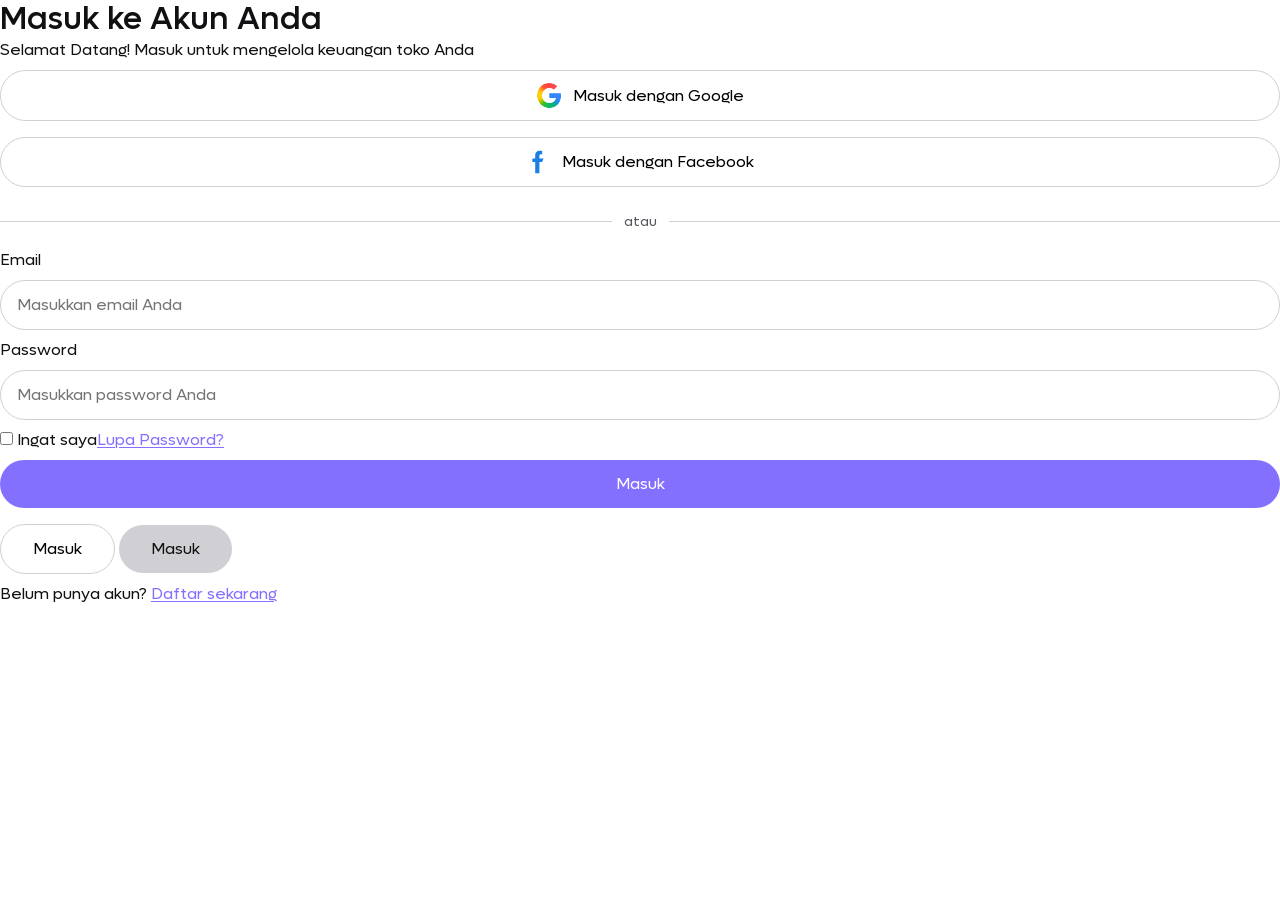
==== index.html @ 5a5e2279 "feat: tambahkan komponen input" ====
<!doctype html>
<html lang="id">
  <head>
    <meta charset="UTF-8" />
    <meta name="viewport" content="width=device-width, initial-scale=1.0" />
    <title>Arus Toko | Kelola Keuangan Toko</title>

    <link rel="stylesheet" href="css/main.css" />
  </head>
  <body>
    <div class="auth-layout">
      <main>
        <h1>Masuk ke Akun Anda</h1>
        <p>Selamat Datang! Masuk untuk mengelola keuangan toko Anda</p>

        <button class="btn btn--outline btn--full" type="button">
          <img class="btn__icon" src="assets/icons/google-icon.svg" alt="" />
          Masuk dengan Google
        </button>
        <button class="btn btn--outline btn--full" type="button">
          <img class="btn__icon" src="assets/icons/facebook-icon.svg" alt="" />
          Masuk dengan Facebook
        </button>

        <div class="divider">
          <span>atau</span>
        </div>

        <form action="">
          <label for="email">Email</label>
          <input
            class="input"
            type="email"
            id="email"
            name="email"
            autocomplete="email"
            placeholder="Masukkan email Anda"
            required
          />

          <label for="password">Password</label>
          <input
            class="input"
            type="password"
            id="password"
            name="password"
            autocomplete="current-password"
            placeholder="Masukkan password Anda"
            required
          />

          <div class="u-flex u-between">
            <div>
              <input type="checkbox" id="remember" name="remember" />
              <label for="remember">Ingat saya</label>
            </div>
            <a href="">Lupa Password?</a>
          </div>

          <button class="btn btn--primary btn--full" type="submit">
            Masuk
          </button>
          <button class="btn btn--outline" type="button">Masuk</button>
          <button class="btn btn--secondary" type="button">Masuk</button>
        </form>

        <p>Belum punya akun? <a href="">Daftar sekarang</a></p>
      </main>
      <aside></aside>
    </div>

    <script src="js/main.js"></script>
  </body>
</html>
---- css/main.css ----
/* Reset and foundation */
@import url("./base/reset.css");
@import url("./base/fonts.css");

/* Design tokens */
@import url("./tokens/colors.css");
@import url("./tokens/typography.css");
@import url("./tokens/spacing.css");
@import url("./tokens/radius.css");

/* Style global */
@import url("./base/base.css");
@import url("./base/typography.css");

/* Components */
@import url("./components/button.css");
@import url("./components/divider.css");
@import url("./components/input.css");

/* Utilities */
@import url("./utilities/layout.css");
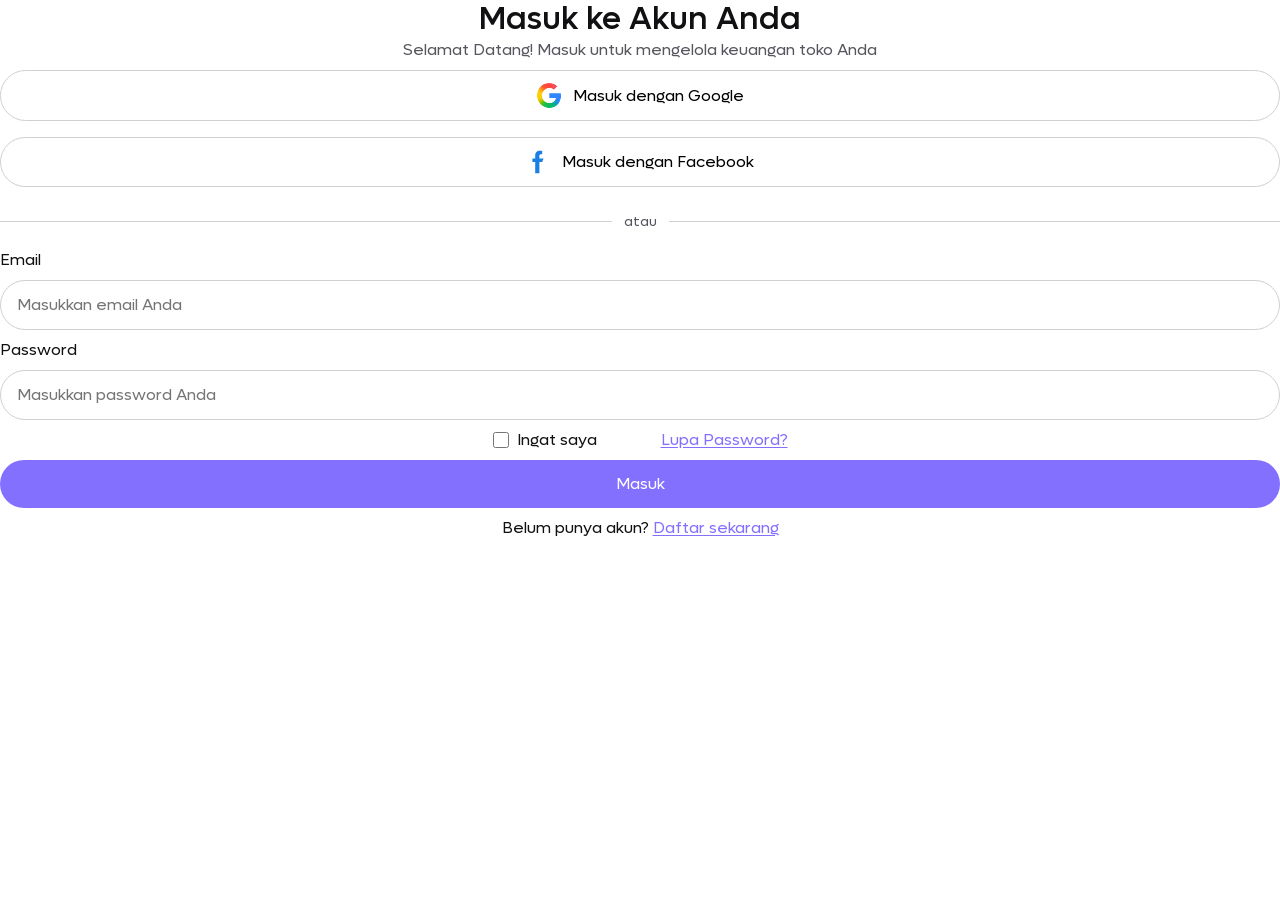
==== commit c38c425f: "feat: perbaiki struktur dan styling pada halaman login" ====
--- a/index.html
+++ b/index.html
@@ -10,8 +10,10 @@
   <body>
     <div class="auth-layout">
       <main>
-        <h1>Masuk ke Akun Anda</h1>
-        <p>Selamat Datang! Masuk untuk mengelola keuangan toko Anda</p>
+        <h1 class="u-text-center">Masuk ke Akun Anda</h1>
+        <p class="u-text-secondary u-text-center">
+          Selamat Datang! Masuk untuk mengelola keuangan toko Anda
+        </p>
 
         <button class="btn btn--outline btn--full" type="button">
           <img class="btn__icon" src="assets/icons/google-icon.svg" alt="" />
@@ -49,8 +51,8 @@
             required
           />
 
-          <div class="u-flex u-between">
-            <div>
+          <div class="u-flex u-justify-center u-gap-8">
+            <div class="checkbox">
               <input type="checkbox" id="remember" name="remember" />
               <label for="remember">Ingat saya</label>
             </div>
@@ -60,11 +62,12 @@
           <button class="btn btn--primary btn--full" type="submit">
             Masuk
           </button>
-          <button class="btn btn--outline" type="button">Masuk</button>
-          <button class="btn btn--secondary" type="button">Masuk</button>
         </form>
 
-        <p>Belum punya akun? <a href="">Daftar sekarang</a></p>
+        <p class="u-text-center">
+          Belum punya akun?
+          <a href="">Daftar sekarang</a>
+        </p>
       </main>
       <aside></aside>
     </div>
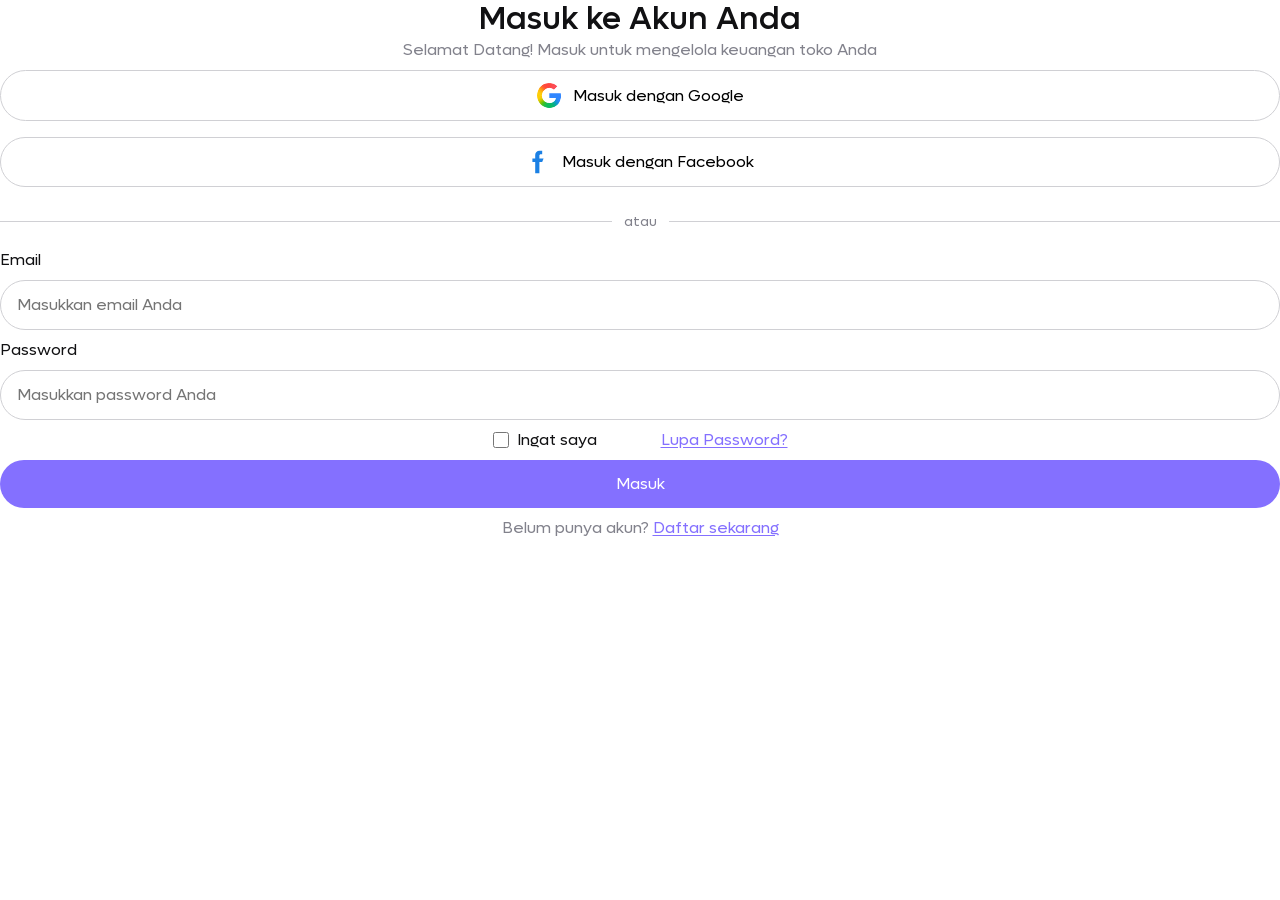
==== commit b195fba3: "feat: perbarui warna teks dan hapus class yang redundan pada layout" ====
--- a/index.html
+++ b/index.html
@@ -64,7 +64,7 @@
           </button>
         </form>
 
-        <p class="u-text-center">
+        <p class="u-text-secondary u-text-center">
           Belum punya akun?
           <a href="">Daftar sekarang</a>
         </p>
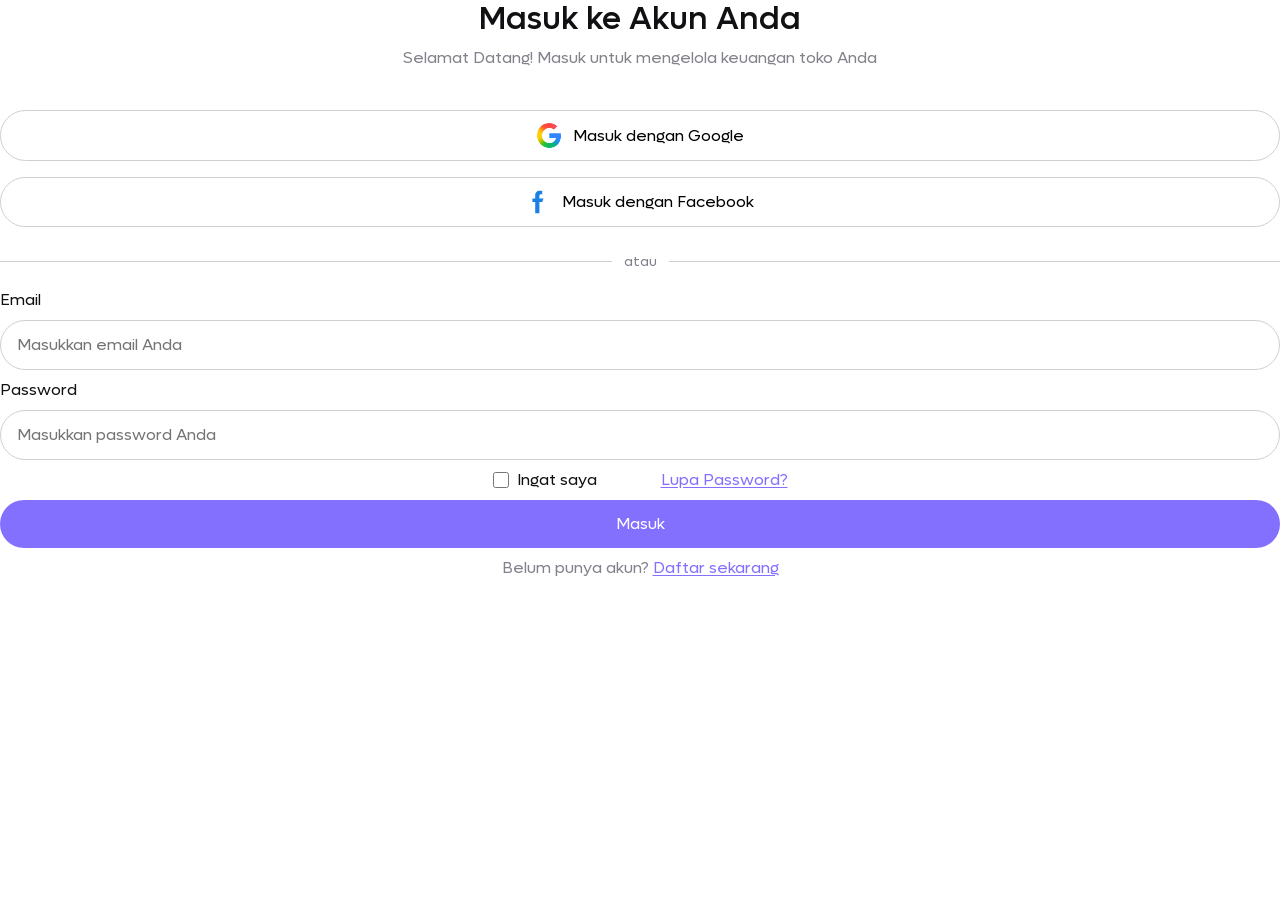
==== commit e4efb30c: "feat: tambahkan komponen heading" ====
--- a/index.html
+++ b/index.html
@@ -10,10 +10,12 @@
   <body>
     <div class="auth-layout">
       <main>
-        <h1 class="u-text-center">Masuk ke Akun Anda</h1>
-        <p class="u-text-secondary u-text-center">
-          Selamat Datang! Masuk untuk mengelola keuangan toko Anda
-        </p>
+        <header class="heading heading--center">
+          <h1 class="heading__title">Masuk ke Akun Anda</h1>
+          <p class="heading__description">
+            Selamat Datang! Masuk untuk mengelola keuangan toko Anda
+          </p>
+        </header>
 
         <button class="btn btn--outline btn--full" type="button">
           <img class="btn__icon" src="assets/icons/google-icon.svg" alt="" />
--- a/css/main.css
+++ b/css/main.css
@@ -16,6 +16,7 @@
 @import url("./components/button.css");
 @import url("./components/divider.css");
 @import url("./components/input.css");
+@import url("./components/heading.css");
 
 /* Utilities */
 @import url("./utilities/layout.css");
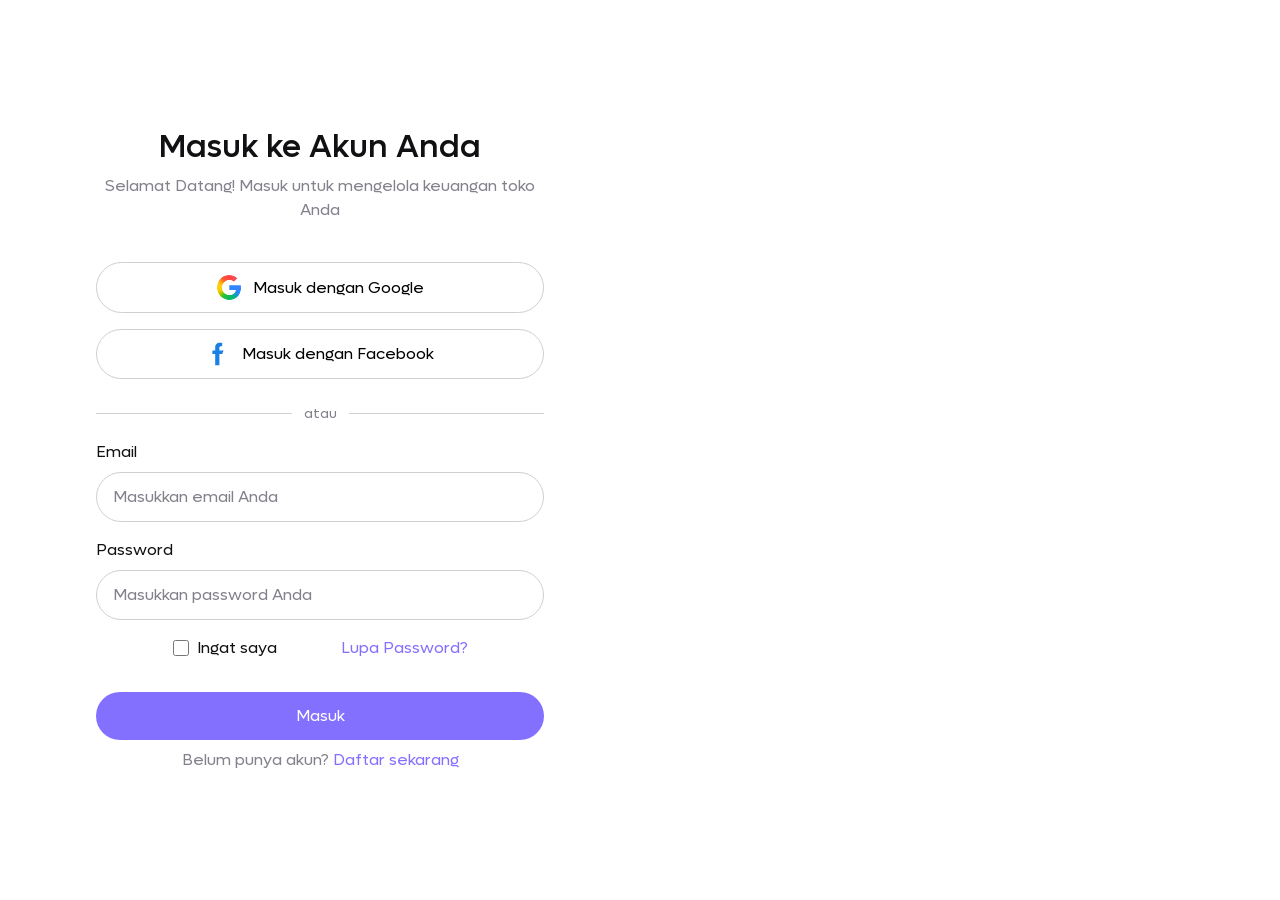
==== commit 11295c71: "feat: tambahkan komponen form-field dan auth-layout, perbarui styling pada halaman login" ====
--- a/index.html
+++ b/index.html
@@ -9,69 +9,75 @@
   </head>
   <body>
     <div class="auth-layout">
-      <main>
-        <header class="heading heading--center">
-          <h1 class="heading__title">Masuk ke Akun Anda</h1>
-          <p class="heading__description">
-            Selamat Datang! Masuk untuk mengelola keuangan toko Anda
+      <main class="auth-layout__main">
+        <div class="auth-layout__content">
+          <header class="heading heading--center">
+            <h1 class="heading__title">Masuk ke Akun Anda</h1>
+            <p class="heading__description">
+              Selamat Datang! Masuk untuk mengelola keuangan toko Anda
+            </p>
+          </header>
+          <button class="btn btn--outline btn--full" type="button">
+            <img class="btn__icon" src="assets/icons/google-icon.svg" alt="" />
+            Masuk dengan Google
+          </button>
+          <button class="btn btn--outline btn--full" type="button">
+            <img
+              class="btn__icon"
+              src="assets/icons/facebook-icon.svg"
+              alt=""
+            />
+            Masuk dengan Facebook
+          </button>
+          <div class="divider">
+            <span>atau</span>
+          </div>
+          <form class="auth-form" action="">
+            <div class="form-field">
+              <label for="email">Email</label>
+              <input
+                class="input"
+                type="email"
+                id="email"
+                name="email"
+                autocomplete="email"
+                placeholder="Masukkan email Anda"
+                required
+              />
+            </div>
+            <div class="form-field">
+              <label for="password">Password</label>
+              <input
+                class="input"
+                type="password"
+                id="password"
+                name="password"
+                autocomplete="current-password"
+                placeholder="Masukkan password Anda"
+                required
+              />
+            </div>
+            <div class="u-flex u-justify-center u-gap-8">
+              <div class="checkbox">
+                <input type="checkbox" id="remember" name="remember" />
+                <label for="remember">Ingat saya</label>
+              </div>
+              <a href="">Lupa Password?</a>
+            </div>
+            <button
+              class="btn btn--primary btn--full auth-form__submit"
+              type="submit"
+            >
+              Masuk
+            </button>
+          </form>
+          <p class="u-text-secondary u-text-center">
+            Belum punya akun?
+            <a href="">Daftar sekarang</a>
           </p>
-        </header>
-
-        <button class="btn btn--outline btn--full" type="button">
-          <img class="btn__icon" src="assets/icons/google-icon.svg" alt="" />
-          Masuk dengan Google
-        </button>
-        <button class="btn btn--outline btn--full" type="button">
-          <img class="btn__icon" src="assets/icons/facebook-icon.svg" alt="" />
-          Masuk dengan Facebook
-        </button>
-
-        <div class="divider">
-          <span>atau</span>
         </div>
-
-        <form action="">
-          <label for="email">Email</label>
-          <input
-            class="input"
-            type="email"
-            id="email"
-            name="email"
-            autocomplete="email"
-            placeholder="Masukkan email Anda"
-            required
-          />
-
-          <label for="password">Password</label>
-          <input
-            class="input"
-            type="password"
-            id="password"
-            name="password"
-            autocomplete="current-password"
-            placeholder="Masukkan password Anda"
-            required
-          />
-
-          <div class="u-flex u-justify-center u-gap-8">
-            <div class="checkbox">
-              <input type="checkbox" id="remember" name="remember" />
-              <label for="remember">Ingat saya</label>
-            </div>
-            <a href="">Lupa Password?</a>
-          </div>
-
-          <button class="btn btn--primary btn--full" type="submit">
-            Masuk
-          </button>
-        </form>
-
-        <p class="u-text-secondary u-text-center">
-          Belum punya akun?
-          <a href="">Daftar sekarang</a>
-        </p>
       </main>
-      <aside></aside>
+      <aside class="auth-layout__aside"></aside>
     </div>
 
     <script src="js/main.js"></script>
--- a/css/main.css
+++ b/css/main.css
@@ -17,6 +17,11 @@
 @import url("./components/divider.css");
 @import url("./components/input.css");
 @import url("./components/heading.css");
+@import url("./components/form-field.css");
+@import url("./components/auth.css");
 
 /* Utilities */
 @import url("./utilities/layout.css");
+
+/* Layout */
+@import url("./layout/auth.css");
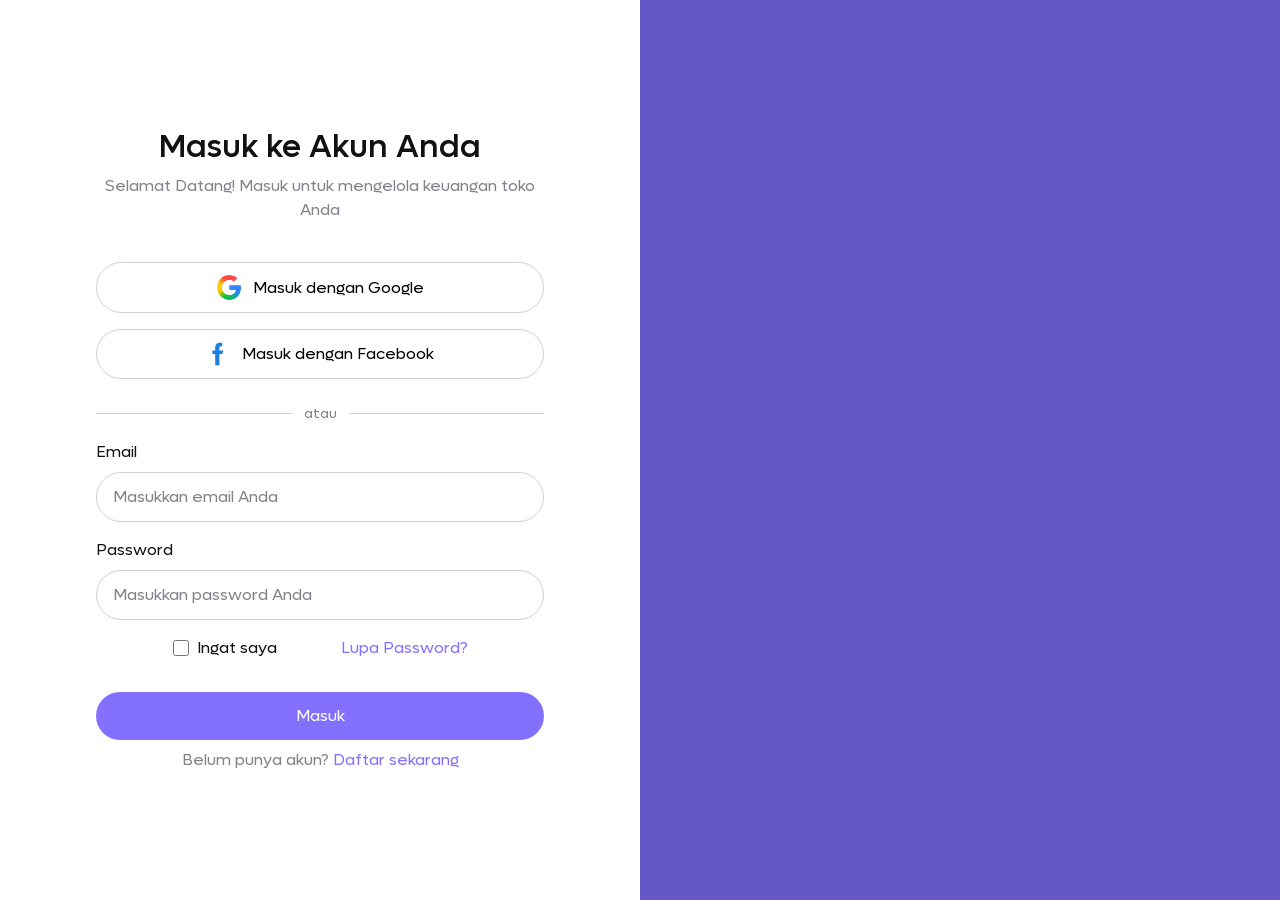
==== commit 3d82053c: "feat: tambahkan halaman lupa password dan perbarui atribut input pada halaman signup" ====
--- a/index.html
+++ b/index.html
@@ -62,7 +62,7 @@
                 <input type="checkbox" id="remember" name="remember" />
                 <label for="remember">Ingat saya</label>
               </div>
-              <a href="">Lupa Password?</a>
+              <a href="forgot-password.html">Lupa Password?</a>
             </div>
             <button
               class="btn btn--primary btn--full auth-form__submit"
@@ -73,7 +73,7 @@
           </form>
           <p class="u-text-secondary u-text-center">
             Belum punya akun?
-            <a href="">Daftar sekarang</a>
+            <a href="signup.html">Daftar sekarang</a>
           </p>
         </div>
       </main>
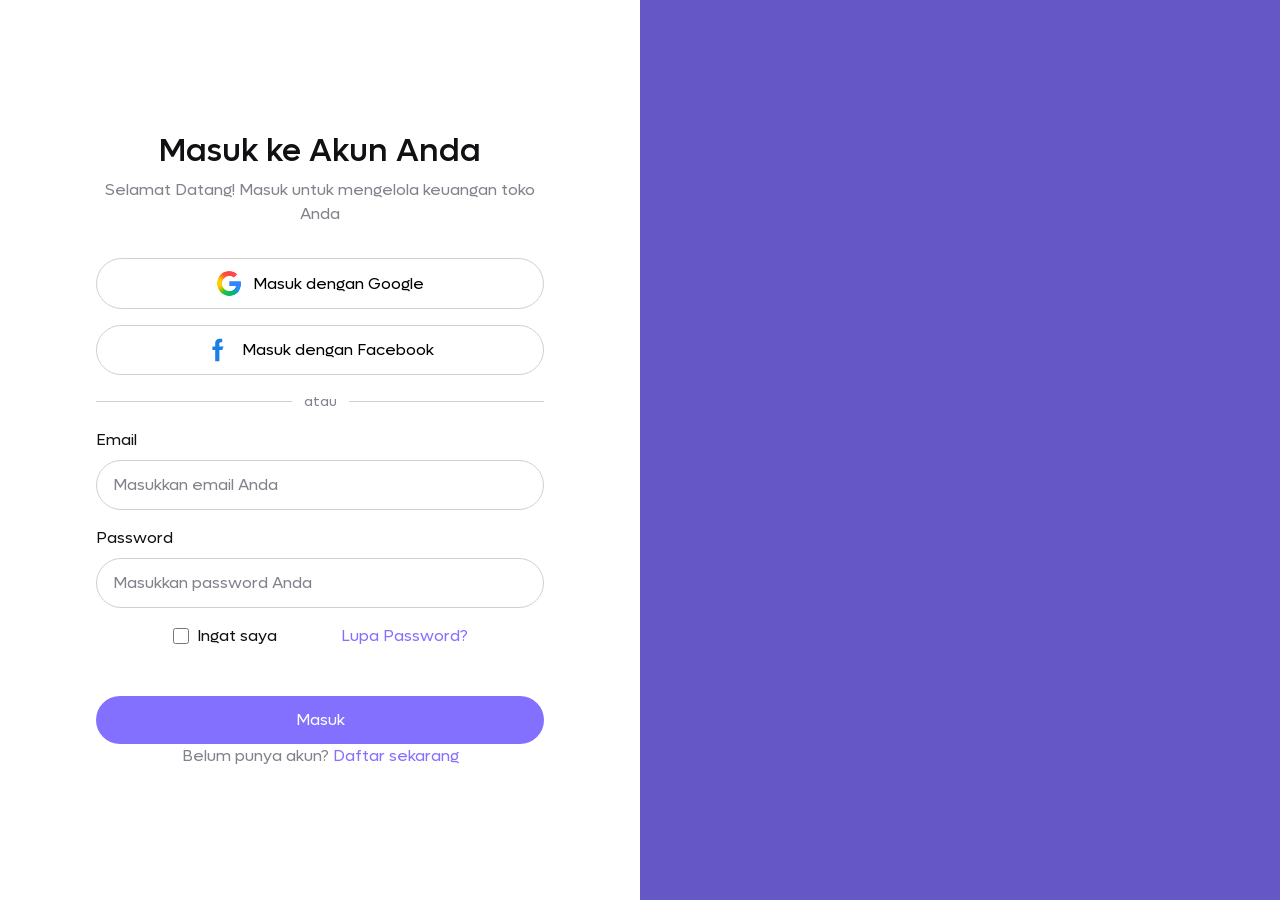
==== commit 08194a4a: "refactor: rapikan spacing komponen dan utility layout" ====
--- a/index.html
+++ b/index.html
@@ -17,18 +17,24 @@
               Selamat Datang! Masuk untuk mengelola keuangan toko Anda
             </p>
           </header>
-          <button class="btn btn--outline btn--full" type="button">
-            <img class="btn__icon" src="assets/icons/google-icon.svg" alt="" />
-            Masuk dengan Google
-          </button>
-          <button class="btn btn--outline btn--full" type="button">
-            <img
-              class="btn__icon"
-              src="assets/icons/facebook-icon.svg"
-              alt=""
-            />
-            Masuk dengan Facebook
-          </button>
+          <div class="auth-providers">
+            <button class="btn btn--outline btn--full" type="button">
+              <img
+                class="btn__icon"
+                src="assets/icons/google-icon.svg"
+                alt=""
+              />
+              Masuk dengan Google
+            </button>
+            <button class="btn btn--outline btn--full" type="button">
+              <img
+                class="btn__icon"
+                src="assets/icons/facebook-icon.svg"
+                alt=""
+              />
+              Masuk dengan Facebook
+            </button>
+          </div>
           <div class="divider">
             <span>atau</span>
           </div>
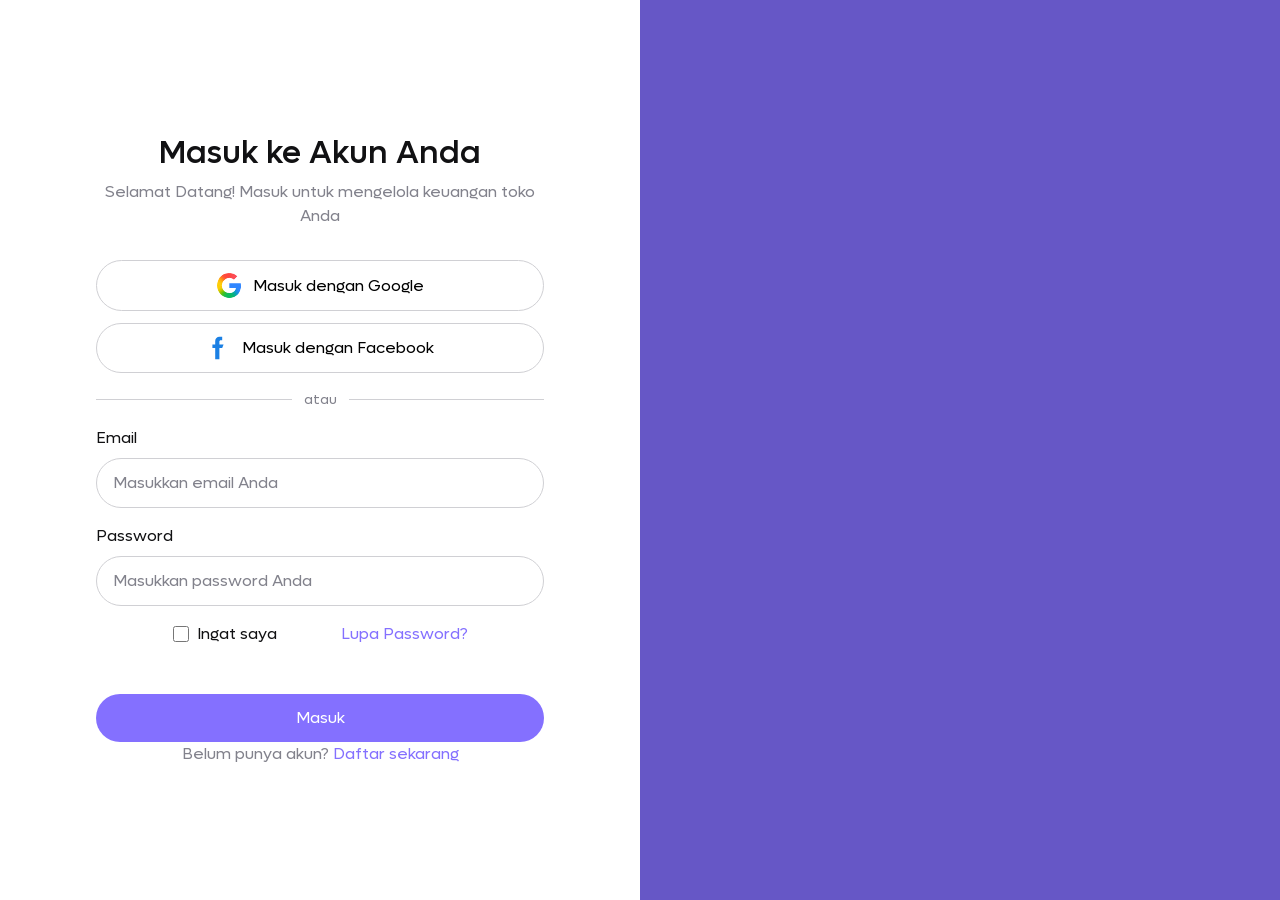
==== commit 6e7f4a3e: "refactor: ganti auth-providers dengan button-group pada auth layout" ====
--- a/index.html
+++ b/index.html
@@ -17,7 +17,7 @@
               Selamat Datang! Masuk untuk mengelola keuangan toko Anda
             </p>
           </header>
-          <div class="auth-providers">
+          <div class="button-group button-group--vertical">
             <button class="btn btn--outline btn--full" type="button">
               <img
                 class="btn__icon"
